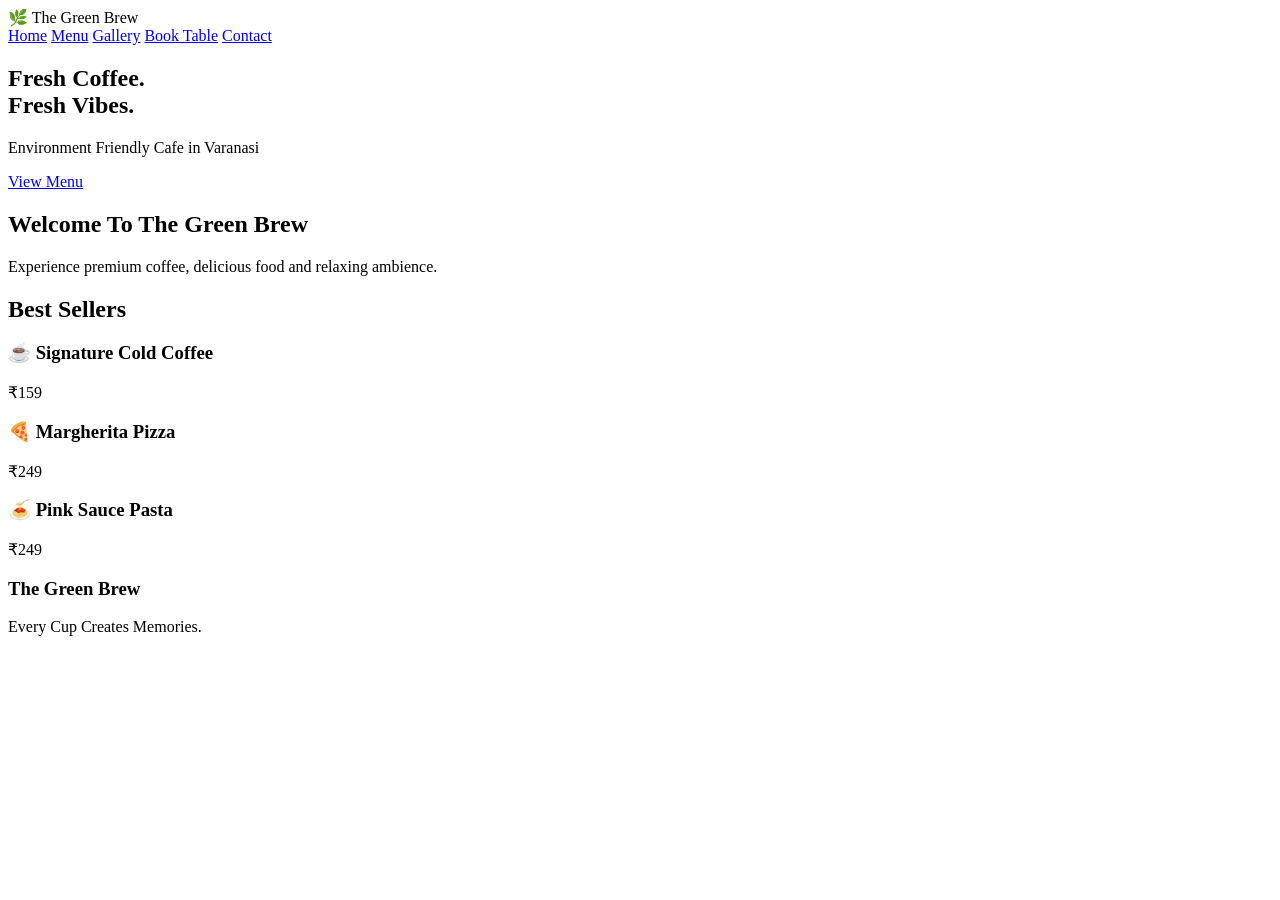
==== index.html @ fcabe359 "Create index.html" ====
<!DOCTYPE html>
<html lang="en">
<head>
<meta charset="UTF-8">
<meta name="viewport" content="width=device-width, initial-scale=1.0">
<title>The Green Brew</title>

<link rel="stylesheet" href="style.css">

</head>

<body>

<header>

<div class="logo">
🌿 The Green Brew
</div>

<nav>
<a href="#">Home</a>
<a href="#">Menu</a>
<a href="#">Gallery</a>
<a href="#">Book Table</a>
<a href="#">Contact</a>
</nav>

</header>

<section class="hero">

<div class="hero-content">

<h1>Fresh Coffee.<br>Fresh Vibes.</h1>

<p>Environment Friendly Cafe in Varanasi</p>

<a href="#" class="btn">
View Menu
</a>

</div>

</section>

<section class="about">

<h2>Welcome To The Green Brew</h2>

<p>
Experience premium coffee, delicious food and relaxing ambience.
</p>

</section>

<section class="menu">

<h2>Best Sellers</h2>

<div class="cards">

<div class="card">
<h3>☕ Signature Cold Coffee</h3>
<p>₹159</p>
</div>

<div class="card">
<h3>🍕 Margherita Pizza</h3>
<p>₹249</p>
</div>

<div class="card">
<h3>🍝 Pink Sauce Pasta</h3>
<p>₹249</p>
</div>

</div>

</section>

<footer>

<h3>The Green Brew</h3>

<p>Every Cup Creates Memories.</p>

</footer>

</body>
</html>
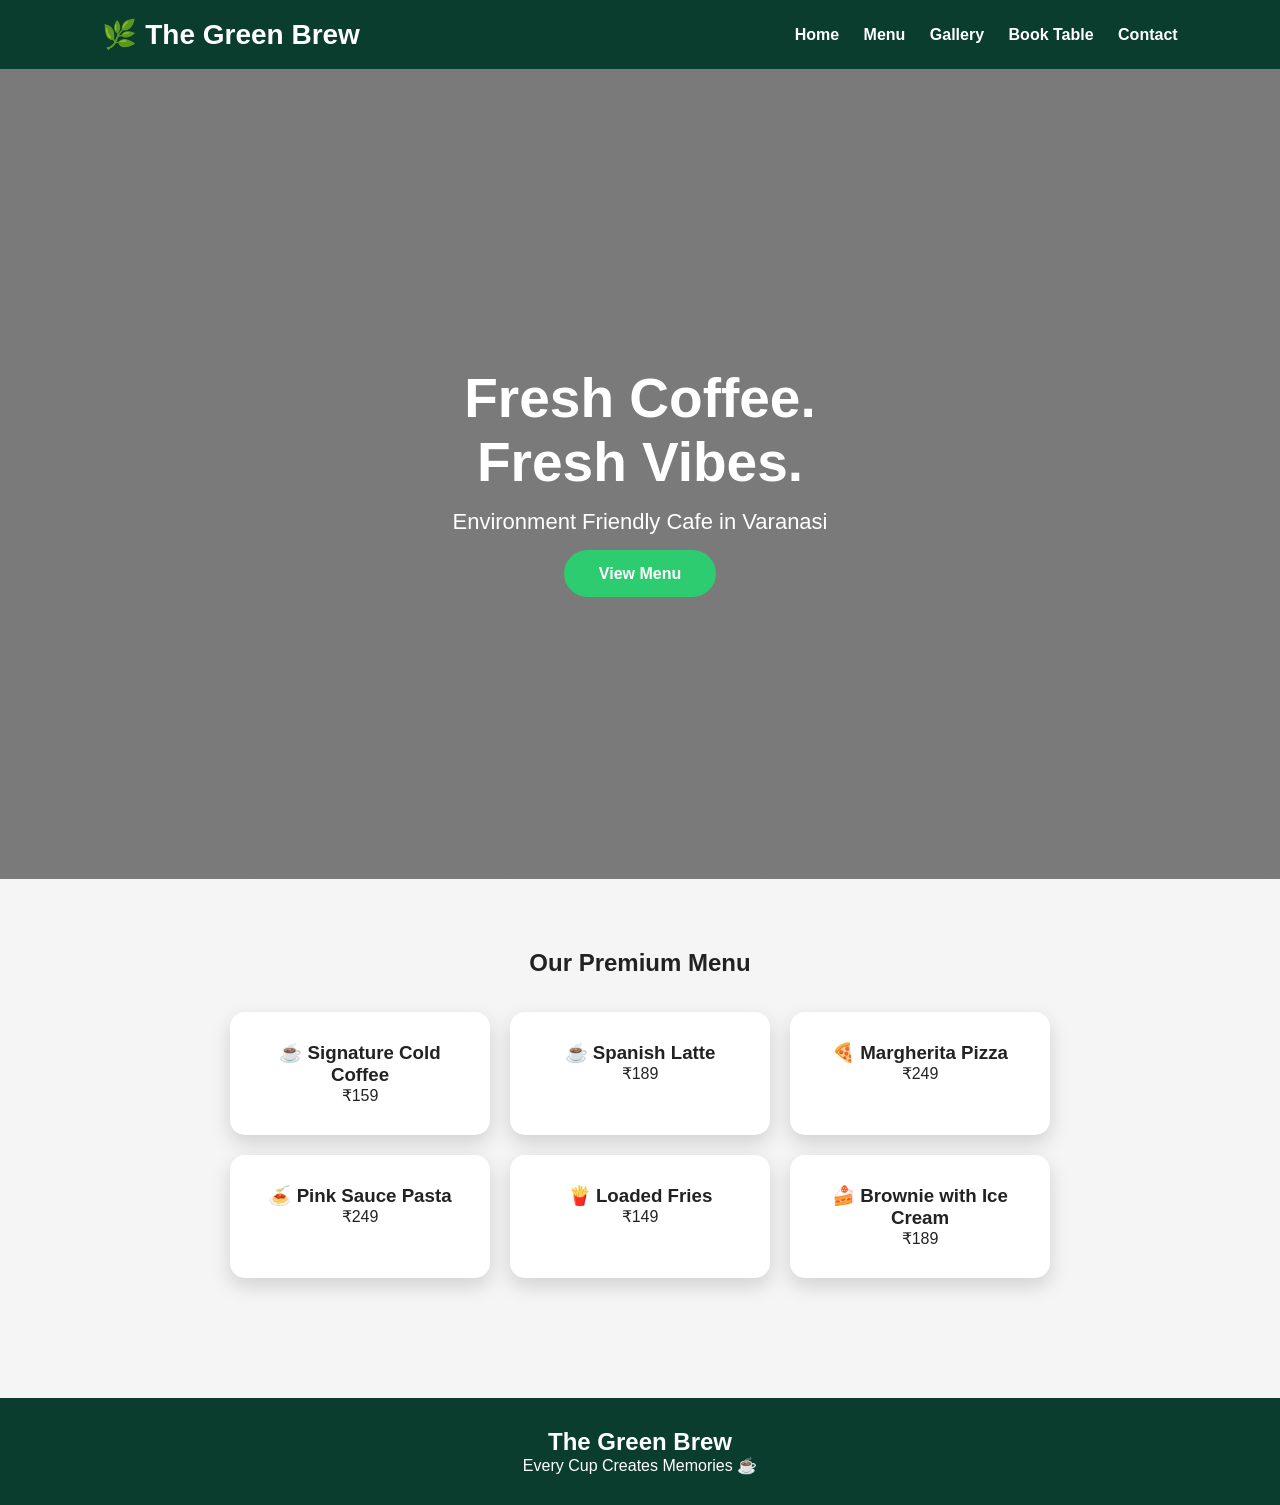
==== commit ece74407: "Create index.html" ====
--- a/index.html
+++ b/index.html
@@ -1,90 +1,77 @@
 <!DOCTYPE html>
 <html lang="en">
 <head>
-<meta charset="UTF-8">
-<meta name="viewport" content="width=device-width, initial-scale=1.0">
-<title>The Green Brew</title>
-
-<link rel="stylesheet" href="style.css">
-
+  <meta charset="UTF-8">
+  <meta name="viewport" content="width=device-width, initial-scale=1.0">
+  <title>The Green Brew</title>
+  <link rel="stylesheet" href="style.css">
 </head>
-
 <body>
 
 <header>
+  <div class="logo">🌿 The Green Brew</div>
 
-<div class="logo">
-🌿 The Green Brew
-</div>
-
-<nav>
-<a href="#">Home</a>
-<a href="#">Menu</a>
-<a href="#">Gallery</a>
-<a href="#">Book Table</a>
-<a href="#">Contact</a>
-</nav>
-
+  <nav>
+    <a href="#">Home</a>
+    <a href="#">Menu</a>
+    <a href="#">Gallery</a>
+    <a href="#">Book Table</a>
+    <a href="#">Contact</a>
+  </nav>
 </header>
 
 <section class="hero">
-
-<div class="hero-content">
-
-<h1>Fresh Coffee.<br>Fresh Vibes.</h1>
-
-<p>Environment Friendly Cafe in Varanasi</p>
-
-<a href="#" class="btn">
-View Menu
-</a>
-
-</div>
-
-</section>
-
-<section class="about">
-
-<h2>Welcome To The Green Brew</h2>
-
-<p>
-Experience premium coffee, delicious food and relaxing ambience.
-</p>
-
+  <div class="hero-content">
+    <h1>Fresh Coffee.<br>Fresh Vibes.</h1>
+    <p>Environment Friendly Cafe in Varanasi</p>
+    <a href="#" class="btn">View Menu</a>
+  </div>
 </section>
 
 <section class="menu">
+  <h2>Our Premium Menu</h2>
 
-<h2>Best Sellers</h2>
+  <div class="cards">
 
-<div class="cards">
+    <div class="card">
+      <h3>☕ Signature Cold Coffee</h3>
+      <p>₹159</p>
+    </div>
 
-<div class="card">
-<h3>☕ Signature Cold Coffee</h3>
-<p>₹159</p>
-</div>
+    <div class="card">
+      <h3>☕ Spanish Latte</h3>
+      <p>₹189</p>
+    </div>
 
-<div class="card">
-<h3>🍕 Margherita Pizza</h3>
-<p>₹249</p>
-</div>
+    <div class="card">
+      <h3>🍕 Margherita Pizza</h3>
+      <p>₹249</p>
+    </div>
 
-<div class="card">
-<h3>🍝 Pink Sauce Pasta</h3>
-<p>₹249</p>
-</div>
+    <div class="card">
+      <h3>🍝 Pink Sauce Pasta</h3>
+      <p>₹249</p>
+    </div>
 
-</div>
+    <div class="card">
+      <h3>🍟 Loaded Fries</h3>
+      <p>₹149</p>
+    </div>
 
+    <div class="card">
+      <h3>🍰 Brownie with Ice Cream</h3>
+      <p>₹189</p>
+    </div>
+
+  </div>
 </section>
 
 <footer>
+  <h2>The Green Brew</h2>
+  <p>Every Cup Creates Memories ☕</p>
+</footer>
 
-<h3>The Green Brew</h3>
-
-<p>Every Cup Creates Memories.</p>
-
-</footer>
+<script src="script.js"></script>
 
 </body>
 </html>
--- a/style.css
+++ b/style.css
@@ -0,0 +1,120 @@
+*{
+margin:0;
+padding:0;
+box-sizing:border-box;
+font-family:Arial,sans-serif;
+}
+
+body{
+background:#f5f5f5;
+color:#222;
+}
+
+header{
+background:#0b3d2e;
+color:white;
+display:flex;
+justify-content:space-between;
+align-items:center;
+padding:18px 8%;
+position:sticky;
+top:0;
+}
+
+.logo{
+font-size:28px;
+font-weight:bold;
+}
+
+nav a{
+color:white;
+text-decoration:none;
+margin-left:20px;
+font-weight:bold;
+}
+
+.hero{
+height:90vh;
+background:linear-gradient(rgba(0,0,0,.5),rgba(0,0,0,.5)),url("https://images.unsplash.com/photo-1495474472287-4d71bcdd2085?auto=format&fit=crop&w=1600&q=80");
+background-size:cover;
+background-position:center;
+display:flex;
+align-items:center;
+justify-content:center;
+text-align:center;
+color:white;
+}
+
+.hero h1{
+font-size:55px;
+margin-bottom:15px;
+}
+
+.hero p{
+font-size:22px;
+margin-bottom:30px;
+}
+
+.btn{
+background:#2ecc71;
+padding:15px 35px;
+border-radius:50px;
+color:white;
+text-decoration:none;
+font-weight:bold;
+}
+
+.about,.menu{
+padding:70px 8%;
+text-align:center;
+}
+
+.cards{
+display:flex;
+justify-content:center;
+gap:20px;
+flex-wrap:wrap;
+margin-top:35px;
+}
+
+.card{
+background:white;
+padding:30px;
+border-radius:15px;
+width:260px;
+box-shadow:0 8px 20px rgba(0,0,0,.15);
+transition:.3s;
+}
+
+.card:hover{
+transform:translateY(-10px);
+}
+
+footer{
+background:#0b3d2e;
+color:white;
+text-align:center;
+padding:30px;
+margin-top:50px;
+}
+
+@media(max-width:768px){
+
+header{
+flex-direction:column;
+}
+
+nav{
+margin-top:15px;
+}
+
+.hero h1{
+font-size:35px;
+}
+
+.cards{
+flex-direction:column;
+align-items:center;
+}
+
+}
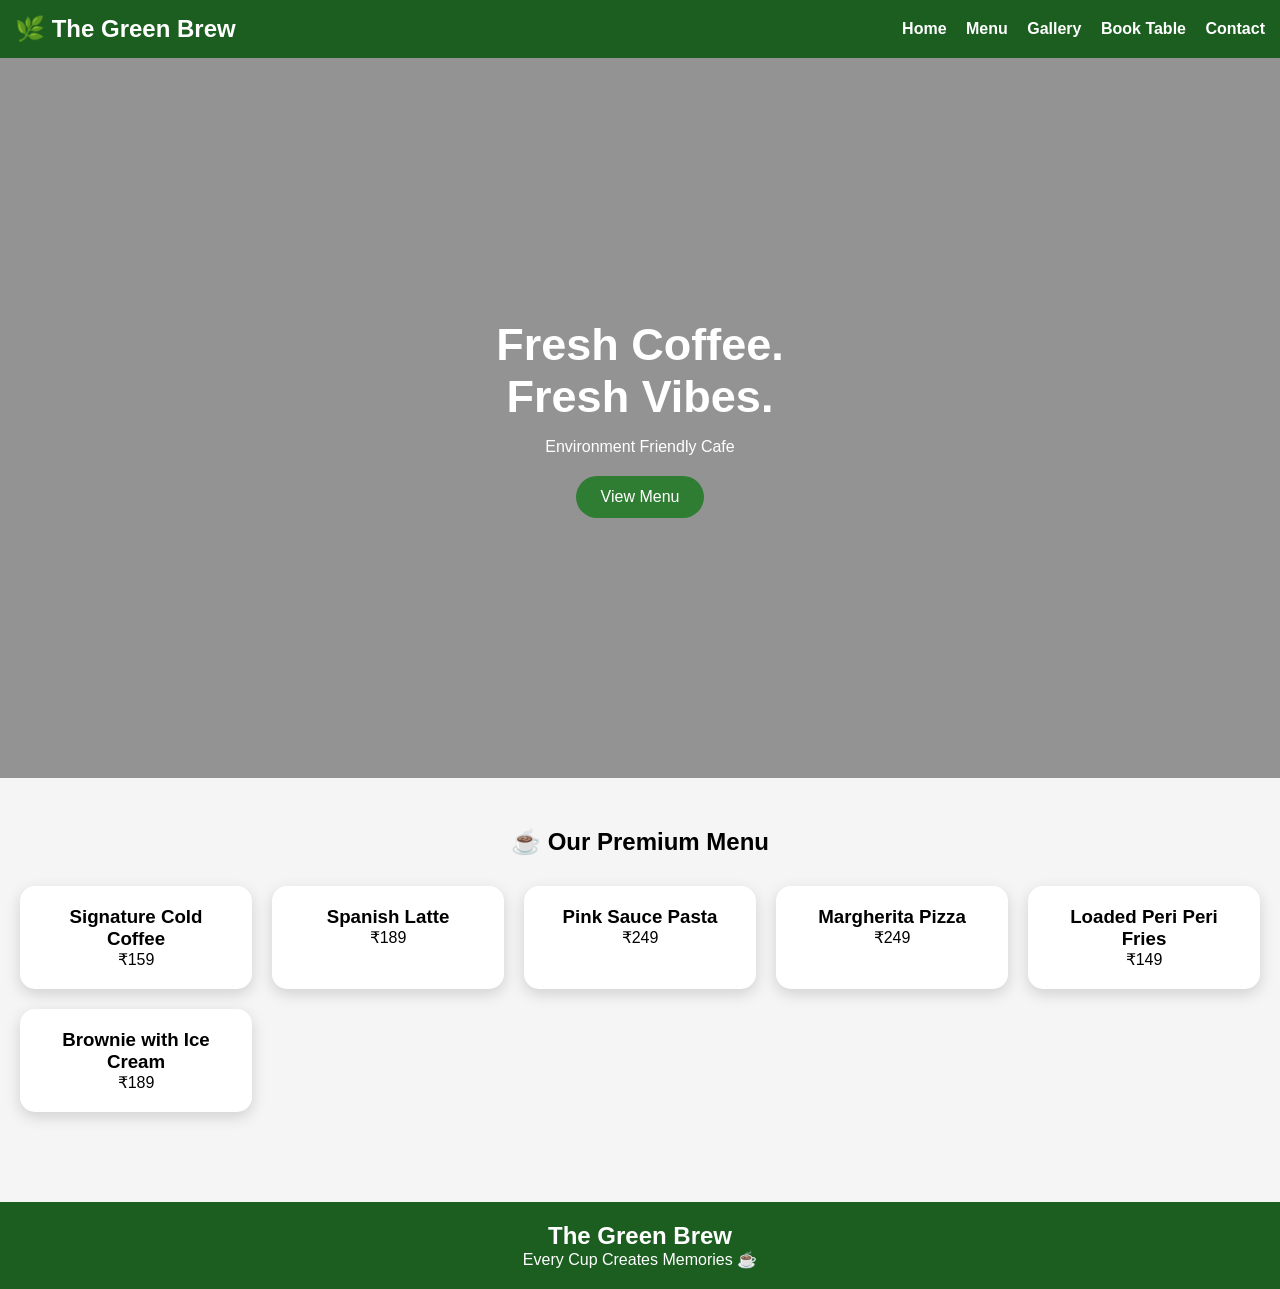
==== commit 7031d65a: "Create index.html" ====
--- a/index.html
+++ b/index.html
@@ -4,16 +4,101 @@
   <meta charset="UTF-8">
   <meta name="viewport" content="width=device-width, initial-scale=1.0">
   <title>The Green Brew</title>
-  <link rel="stylesheet" href="style.css">
+
+  <style>
+    *{
+      margin:0;
+      padding:0;
+      box-sizing:border-box;
+      font-family:Arial,sans-serif;
+    }
+
+    body{
+      background:#f5f5f5;
+    }
+
+    header{
+      background:#1b5e20;
+      color:white;
+      padding:15px;
+      display:flex;
+      justify-content:space-between;
+      align-items:center;
+    }
+
+    nav a{
+      color:white;
+      text-decoration:none;
+      margin-left:15px;
+      font-weight:bold;
+    }
+
+    .hero{
+      height:80vh;
+      background:linear-gradient(rgba(0,0,0,.4),rgba(0,0,0,.4)),
+      url("https://images.unsplash.com/photo-1509042239860-f550ce710b93?w=1200");
+      background-size:cover;
+      background-position:center;
+      display:flex;
+      justify-content:center;
+      align-items:center;
+      color:white;
+      text-align:center;
+      padding:20px;
+    }
+
+    .hero h1{
+      font-size:45px;
+      margin-bottom:15px;
+    }
+
+    .btn{
+      display:inline-block;
+      margin-top:20px;
+      background:#2e7d32;
+      color:white;
+      padding:12px 25px;
+      border-radius:30px;
+      text-decoration:none;
+    }
+
+    .menu{
+      padding:50px 20px;
+      text-align:center;
+    }
+
+    .cards{
+      display:grid;
+      grid-template-columns:repeat(auto-fit,minmax(220px,1fr));
+      gap:20px;
+      margin-top:30px;
+    }
+
+    .card{
+      background:white;
+      padding:20px;
+      border-radius:15px;
+      box-shadow:0 5px 15px rgba(0,0,0,.15);
+    }
+
+    footer{
+      background:#1b5e20;
+      color:white;
+      text-align:center;
+      padding:20px;
+      margin-top:40px;
+    }
+  </style>
 </head>
+
 <body>
 
 <header>
-  <div class="logo">🌿 The Green Brew</div>
+  <h2>🌿 The Green Brew</h2>
 
   <nav>
     <a href="#">Home</a>
-    <a href="#">Menu</a>
+    <a href="#menu">Menu</a>
     <a href="#">Gallery</a>
     <a href="#">Book Table</a>
     <a href="#">Contact</a>
@@ -21,57 +106,62 @@
 </header>
 
 <section class="hero">
-  <div class="hero-content">
+  <div>
     <h1>Fresh Coffee.<br>Fresh Vibes.</h1>
-    <p>Environment Friendly Cafe in Varanasi</p>
-    <a href="#" class="btn">View Menu</a>
+
+    <p>Environment Friendly Cafe</p>
+
+    <a class="btn" href="#menu">View Menu</a>
   </div>
 </section>
 
-<section class="menu">
-  <h2>Our Premium Menu</h2>
+<section id="menu" class="menu">
 
-  <div class="cards">
+<h2>☕ Our Premium Menu</h2>
 
-    <div class="card">
-      <h3>☕ Signature Cold Coffee</h3>
-      <p>₹159</p>
-    </div>
+<div class="cards">
 
-    <div class="card">
-      <h3>☕ Spanish Latte</h3>
-      <p>₹189</p>
-    </div>
+<div class="card">
+<h3>Signature Cold Coffee</h3>
+<p>₹159</p>
+</div>
 
-    <div class="card">
-      <h3>🍕 Margherita Pizza</h3>
-      <p>₹249</p>
-    </div>
+<div class="card">
+<h3>Spanish Latte</h3>
+<p>₹189</p>
+</div>
 
-    <div class="card">
-      <h3>🍝 Pink Sauce Pasta</h3>
-      <p>₹249</p>
-    </div>
+<div class="card">
+<h3>Pink Sauce Pasta</h3>
+<p>₹249</p>
+</div>
 
-    <div class="card">
-      <h3>🍟 Loaded Fries</h3>
-      <p>₹149</p>
-    </div>
+<div class="card">
+<h3>Margherita Pizza</h3>
+<p>₹249</p>
+</div>
 
-    <div class="card">
-      <h3>🍰 Brownie with Ice Cream</h3>
-      <p>₹189</p>
-    </div>
+<div class="card">
+<h3>Loaded Peri Peri Fries</h3>
+<p>₹149</p>
+</div>
 
-  </div>
+<div class="card">
+<h3>Brownie with Ice Cream</h3>
+<p>₹189</p>
+</div>
+
+</div>
+
 </section>
 
 <footer>
-  <h2>The Green Brew</h2>
-  <p>Every Cup Creates Memories ☕</p>
+
+<h2>The Green Brew</h2>
+
+<p>Every Cup Creates Memories ☕</p>
+
 </footer>
-
-<script src="script.js"></script>
 
 </body>
 </html>
